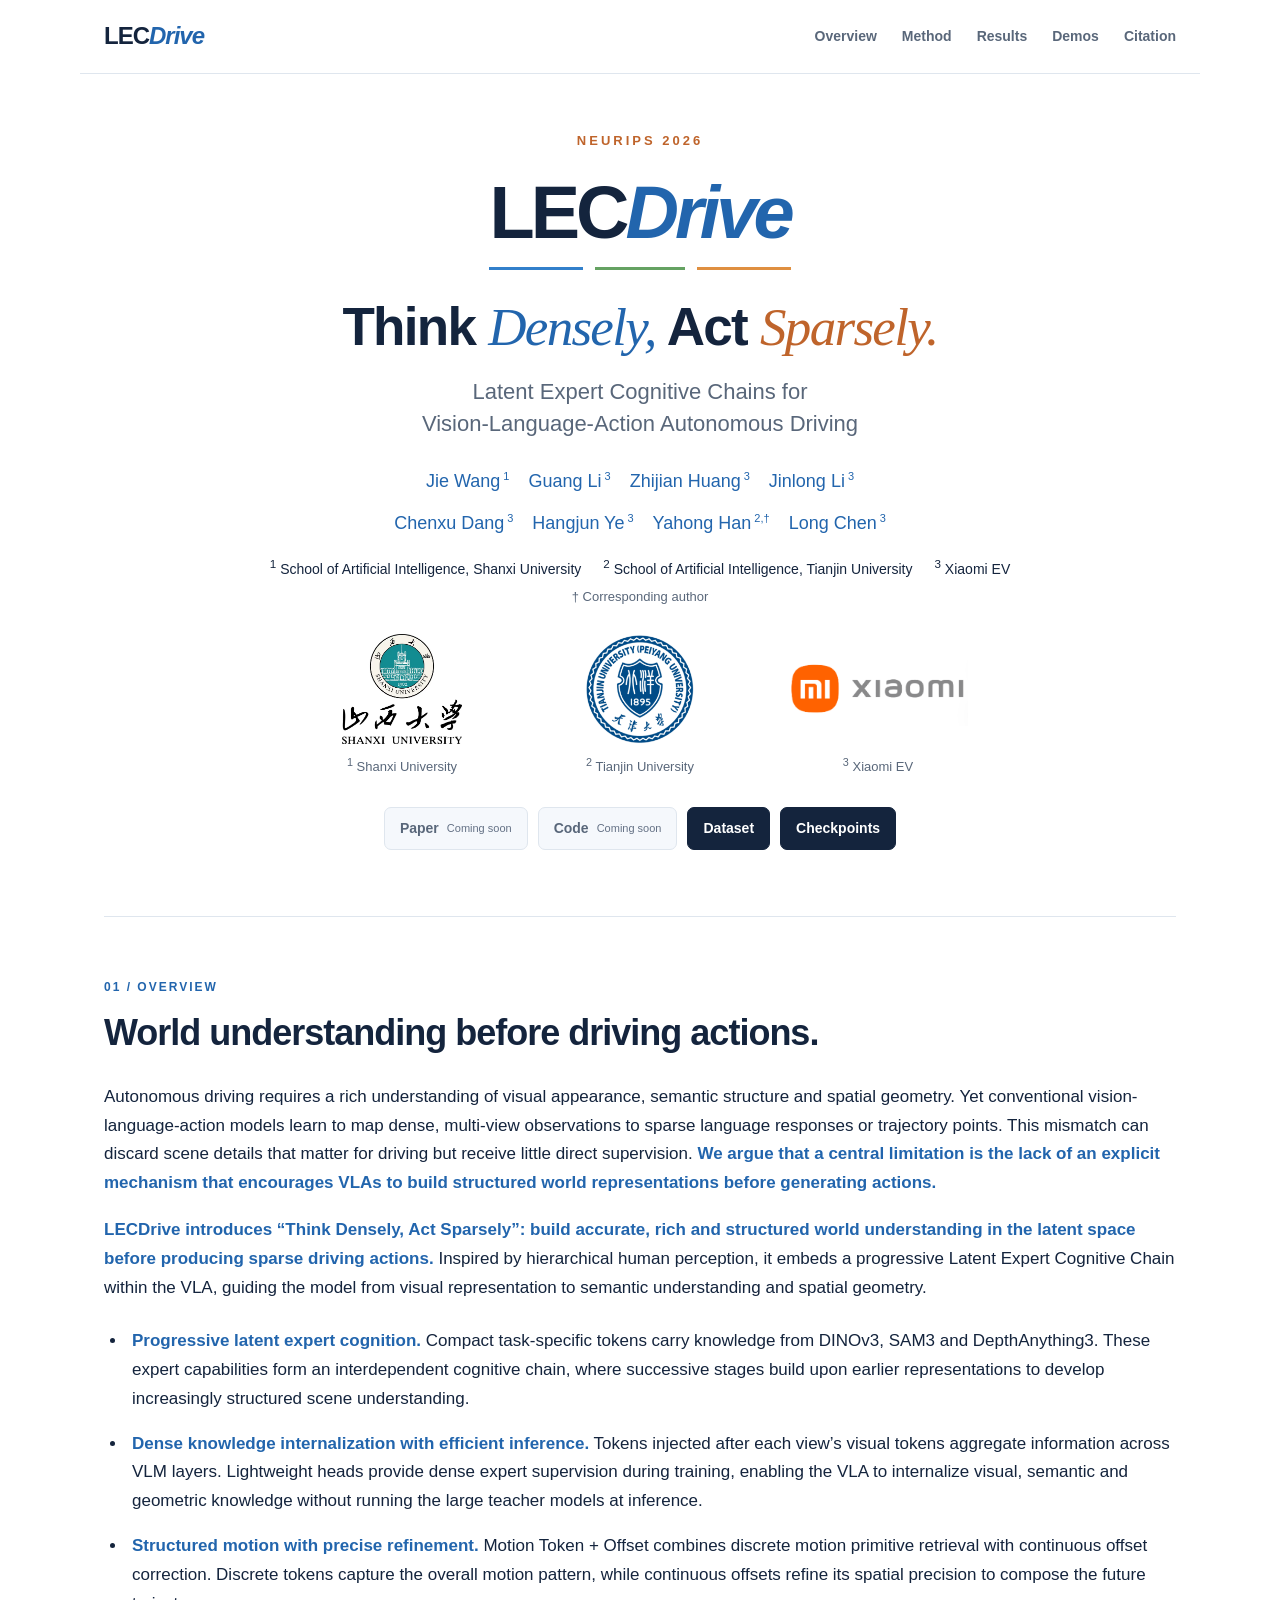
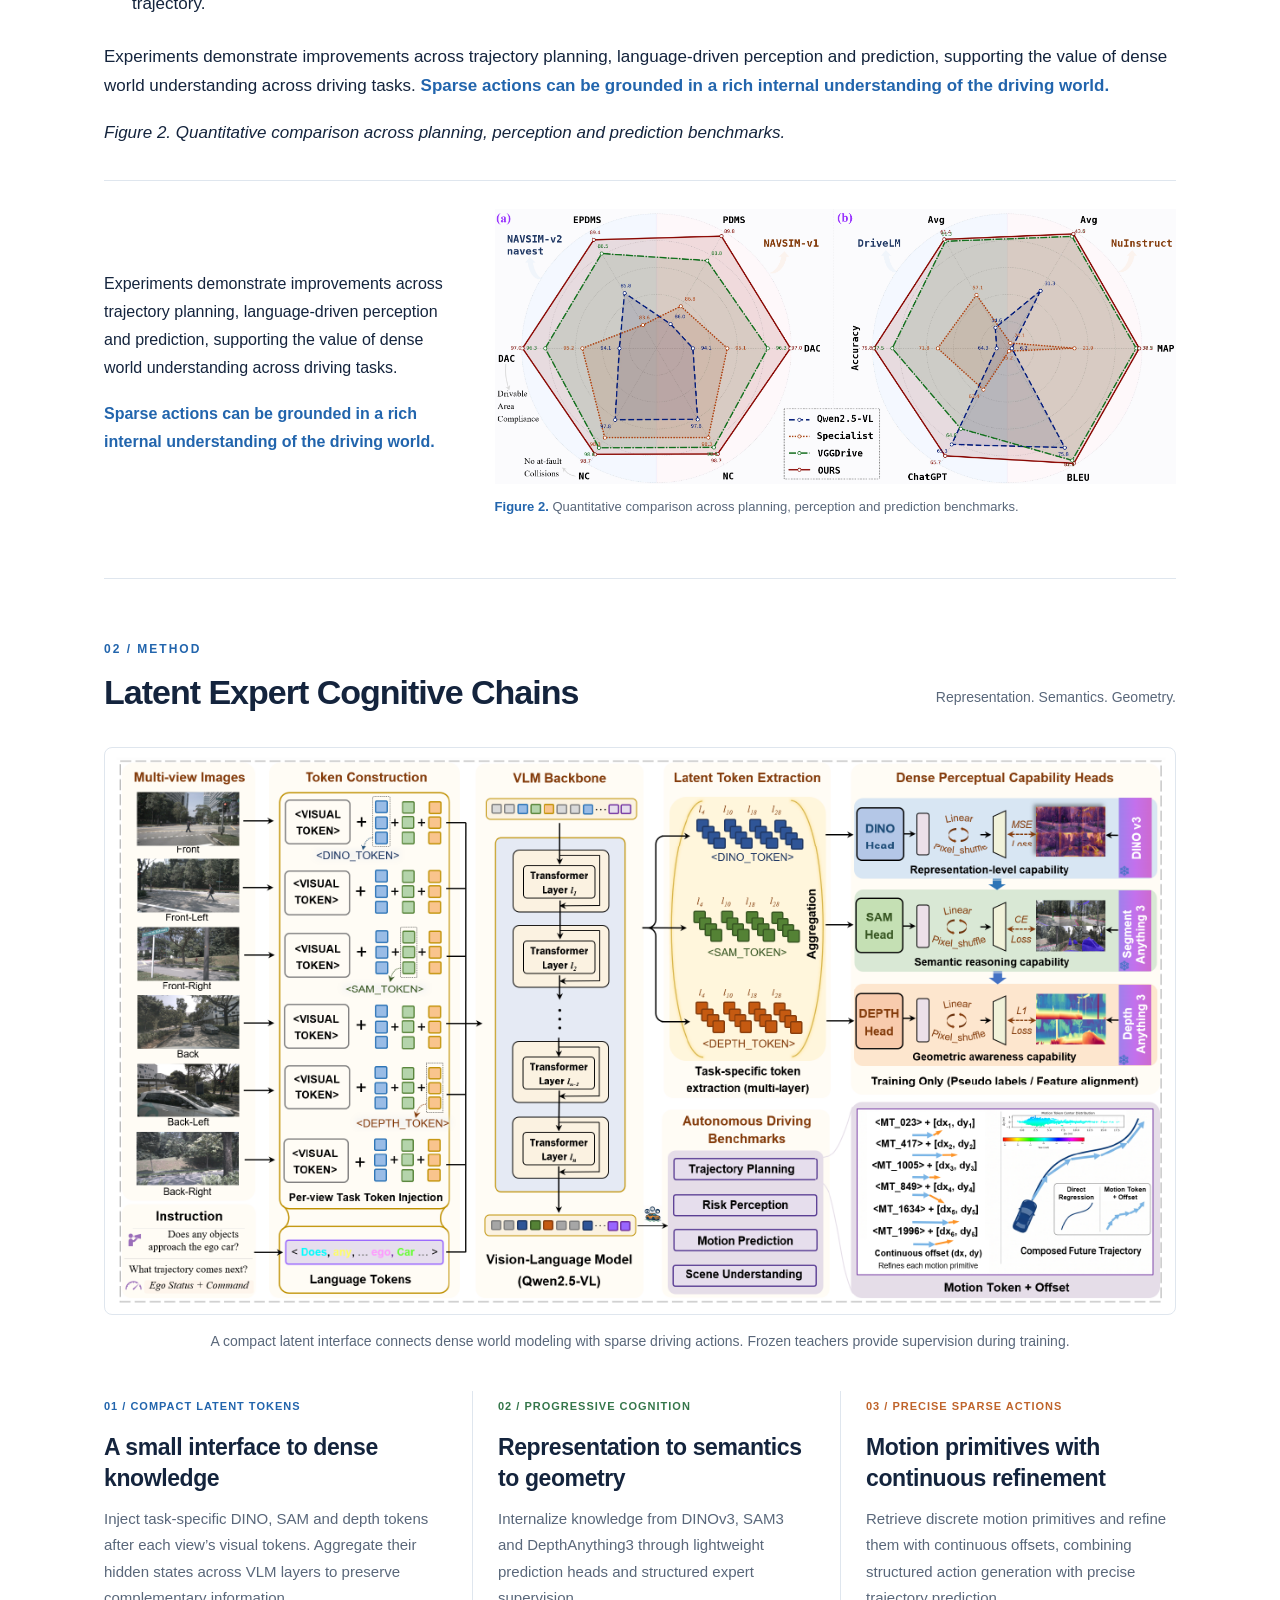
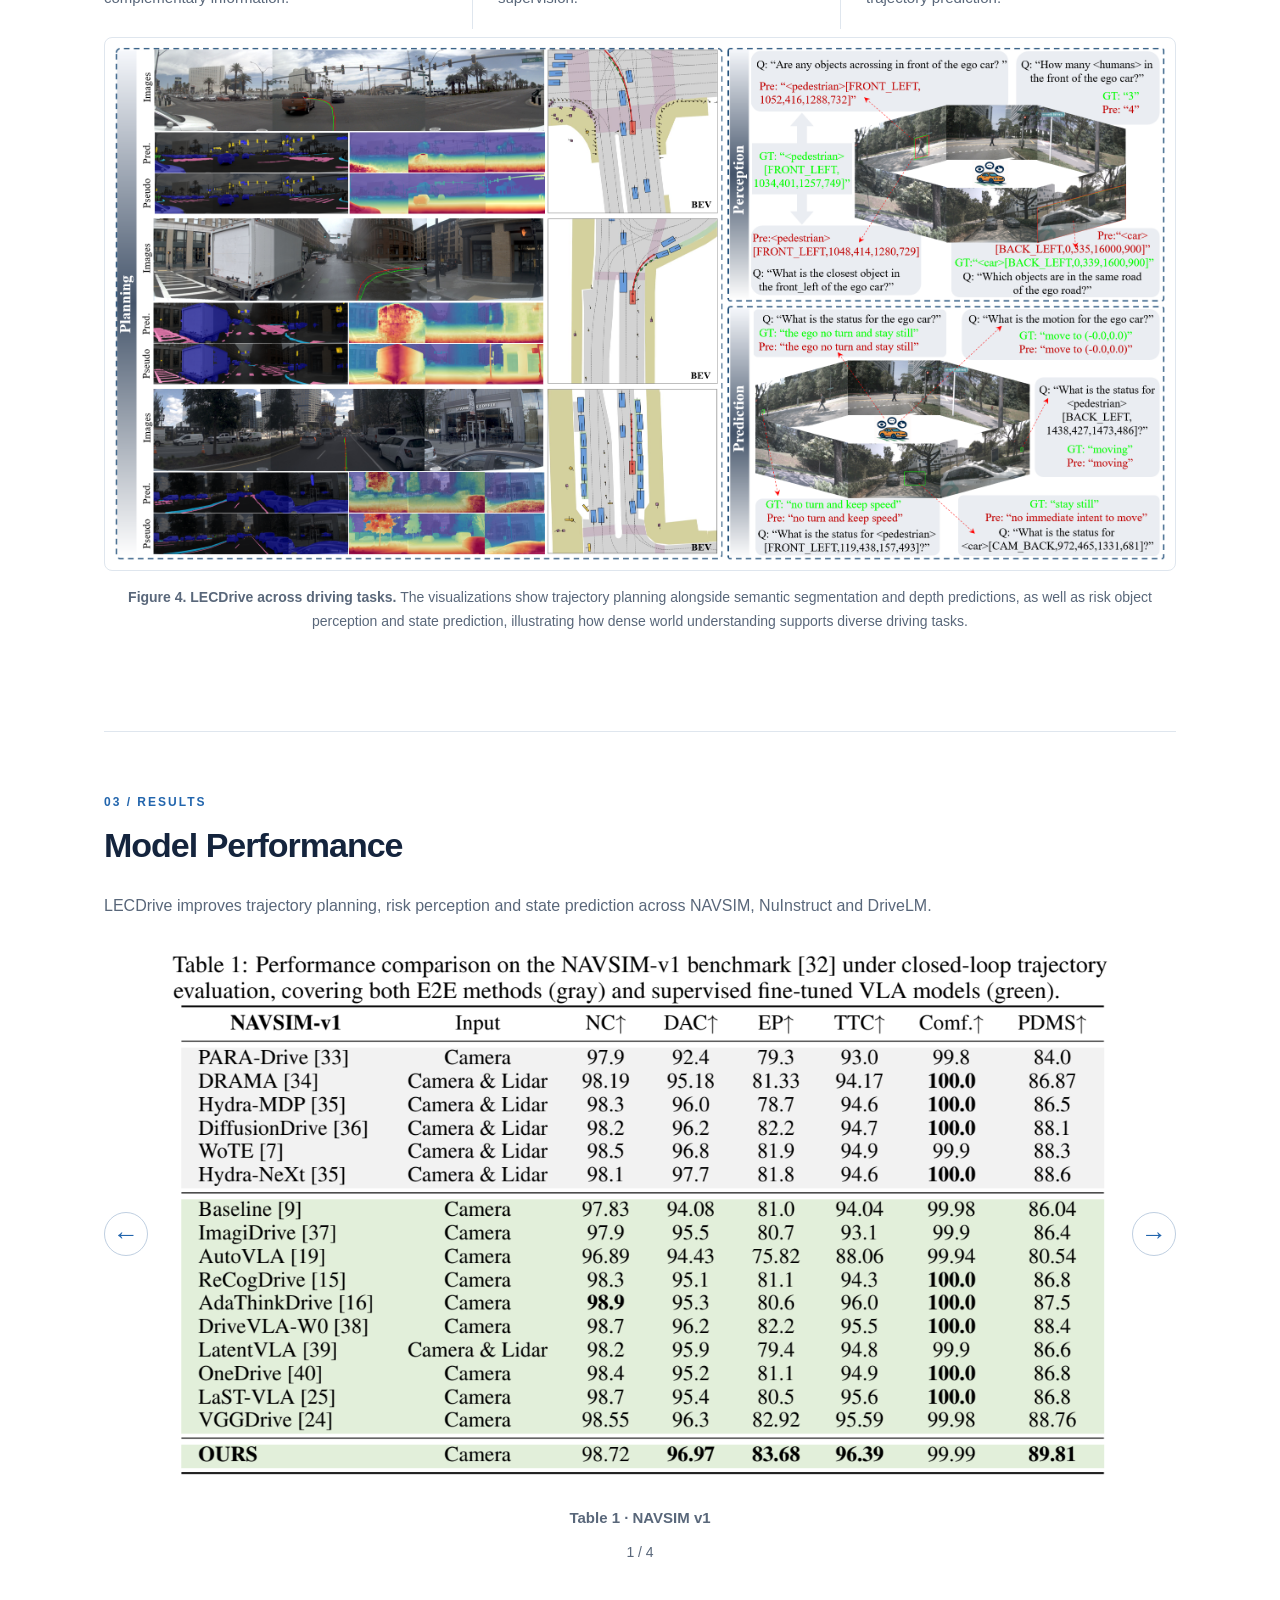
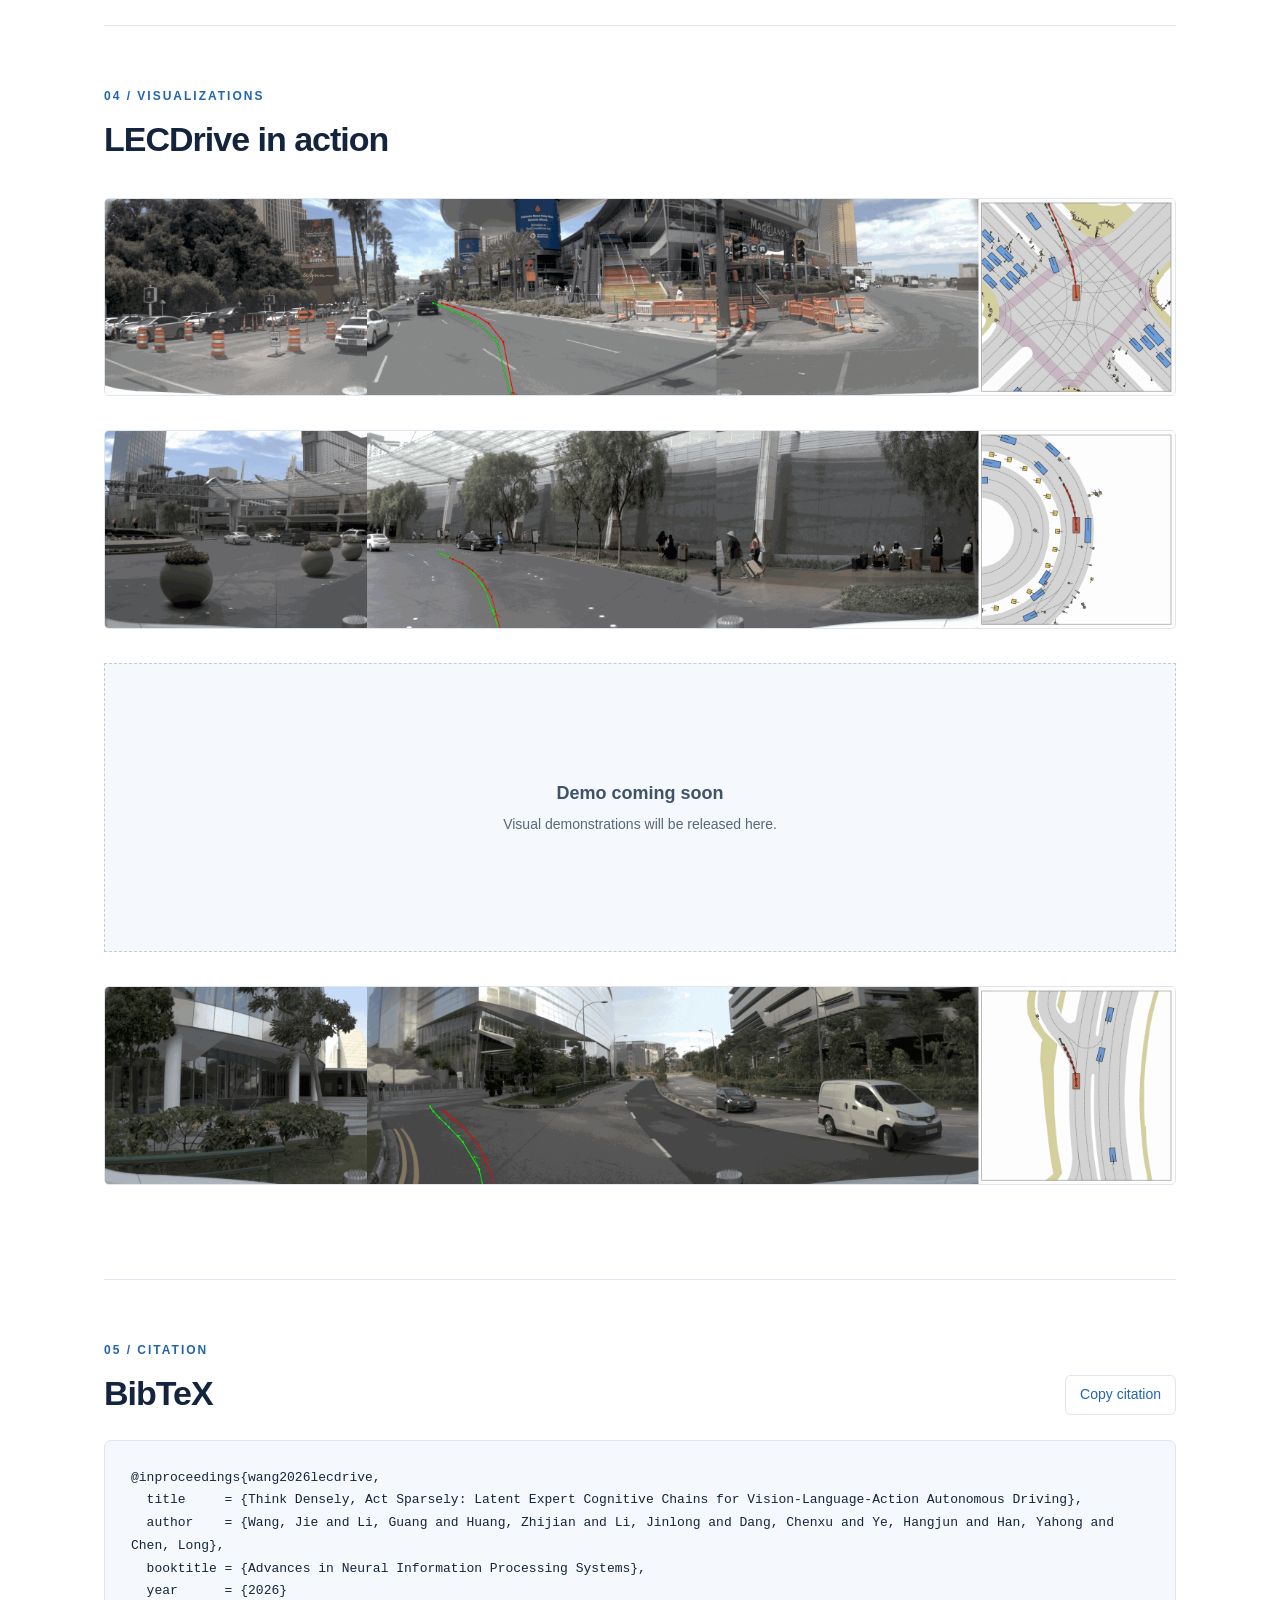
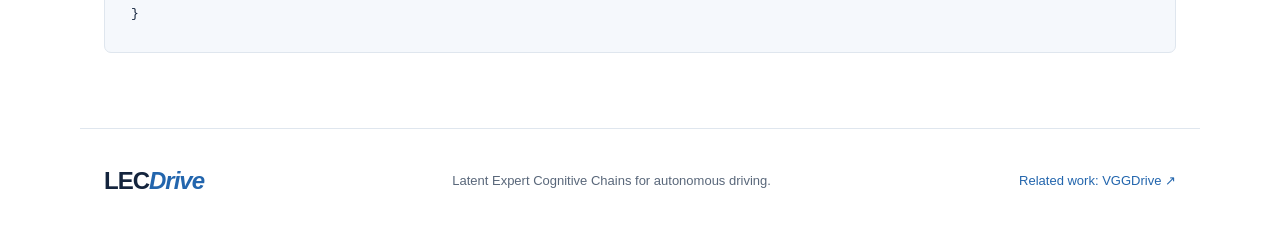
==== LECDrive/index.html @ e3a16958 "Add LECDrive project website" ====
<!doctype html>
<html lang="en">
<head>
  <meta charset="utf-8">
  <meta name="viewport" content="width=device-width, initial-scale=1">
  <meta name="description" content="LECDrive: Think Densely, Act Sparsely. Latent expert cognitive chains for vision-language-action autonomous driving.">
  <meta name="theme-color" content="#163c74">
  <title>LECDrive · Think Densely, Act Sparsely</title>
  <link rel="stylesheet" href="assets/style.css">
  <script src="assets/config.js" defer></script>
  <script src="assets/main.js" defer></script>
</head>
<body>
  <a class="skip" href="#overview">Skip to content</a>
  <header class="site-nav">
    <a class="wordmark" href="#top" aria-label="LECDrive home">LEC<span>Drive</span></a>
    <nav aria-label="Main navigation"><a href="#overview">Overview</a><a href="#framework">Method</a><a href="#results">Results</a><a href="#demos">Demos</a><a href="#citation">Citation</a></nav>
  </header>
  <main id="top">
    <section class="hero" aria-labelledby="paper-title">
      <p class="eyebrow">NEURIPS 2026</p>
      <p class="hero-brand">LEC<span>Drive</span><i aria-hidden="true"></i></p>
      <h1 id="paper-title">Think <em>Densely,</em> Act <em>Sparsely.</em></h1>
      <p class="paper-subtitle">Latent Expert Cognitive Chains for<br class="desktop-break"> Vision-Language-Action Autonomous Driving</p>
      <!-- Author information synchronized from README.md. -->
      <div class="authors">
        <a href="https://scholar.google.com/citations?hl=zh-CN&amp;user=WjdWNi8AAAAJ">Jie Wang<sup>1</sup></a>
        <a href="https://scholar.google.com/citations?hl=zh-CN&amp;oi=sra&amp;user=McEfO8UAAAAJ">Guang Li<sup>3</sup></a>
        <a href="https://zhijian11.github.io/">Zhijian Huang<sup>3</sup></a>
        <a href="https://scholar.google.com/citations?user=hpEAymEAAAAJ&amp;hl=zh-CN&amp;oi=sra/">Jinlong Li<sup>3</sup></a>
        <span class="author-break" aria-hidden="true"></span>
        <a href="https://scholar.google.com/citations?hl=zh-CN&amp;oi=sra&amp;user=IU1xOeEAAAAJ">Chenxu Dang<sup>3</sup></a>
        <a href="https://scholar.google.com/citations?hl=zh-CN&amp;oi=sra&amp;user=68tXhe8AAAAJ">Hangjun Ye<sup>3</sup></a>
        <a href="https://cic.tju.edu.cn/faculty/hanyahong/">Yahong Han<sup>2,†</sup></a>
        <a href="https://long.ooo/">Long Chen<sup>3</sup></a>
      </div>
      <p class="affiliations"><span><sup>1</sup> School of Artificial Intelligence, Shanxi University</span><span><sup>2</sup> School of Artificial Intelligence, Tianjin University</span><span><sup>3</sup> Xiaomi EV</span></p>
      <p class="corresponding">† Corresponding author</p>
      <div class="institution-logos" aria-label="Author institutions">
        <figure><img src="assets/山西大学.jpg" alt="Shanxi University logo"><figcaption><sup>1</sup> Shanxi University</figcaption></figure>
        <figure><img src="assets/TJU.png" alt="Tianjin University logo"><figcaption><sup>2</sup> Tianjin University</figcaption></figure>
        <figure><img class="xiaomi-logo" src="assets/xiaomi.png" alt="Xiaomi EV logo"><figcaption><sup>3</sup> Xiaomi EV</figcaption></figure>
      </div>
      <div class="resource-links" id="resource-links" aria-label="Paper resources"></div>
      <noscript><p>Paper, code and checkpoints: release links coming soon.</p></noscript>
    </section>

    <section class="overview section" id="overview" aria-labelledby="overview-title">
      <div class="section-heading"><span class="section-no">01 / OVERVIEW</span><h2 id="overview-title">World understanding before driving actions.</h2></div>
      <div class="overview-copy">
        <p>Autonomous driving requires a rich understanding of visual appearance, semantic structure and spatial geometry. Yet conventional vision-language-action models learn to map dense, multi-view observations to sparse language responses or trajectory points. This mismatch can discard scene details that matter for driving but receive little direct supervision. <strong>We argue that a central limitation is the lack of an explicit mechanism that encourages VLAs to build structured world representations before generating actions.</strong></p>
        <p><strong>LECDrive introduces “Think Densely, Act Sparsely”: build accurate, rich and structured world understanding in the latent space before producing sparse driving actions.</strong> Inspired by hierarchical human perception, it embeds a progressive Latent Expert Cognitive Chain within the VLA, guiding the model from visual representation to semantic understanding and spatial geometry.</p>
        <ul>
<li><strong>Progressive latent expert cognition.</strong> Compact task-specific tokens carry knowledge from DINOv3, SAM3 and DepthAnything3. These expert capabilities form an interdependent cognitive chain, where successive stages build upon earlier representations to develop increasingly structured scene understanding.</li>
<li><strong>Dense knowledge internalization with efficient inference.</strong> Tokens injected after each view’s visual tokens aggregate information across VLM layers. Lightweight heads provide dense expert supervision during training, enabling the VLA to internalize visual, semantic and geometric knowledge without running the large teacher models at inference.</li>
<li><strong>Structured motion with precise refinement.</strong> Motion Token + Offset combines discrete motion primitive retrieval with continuous offset correction. Discrete tokens capture the overall motion pattern, while continuous offsets refine its spatial precision to compose the future trajectory.</li>
</ul>
        <p>Experiments demonstrate improvements across trajectory planning, language-driven perception and prediction, supporting the value of dense world understanding across driving tasks. <strong>Sparse actions can be grounded in a rich internal understanding of the driving world.</strong></p>
        <p><em>Figure 2. Quantitative comparison across planning, perception and prediction benchmarks.</em></p>
        <div class="overview-evidence">
          <div class="overview-evidence-copy">
            <p>Experiments demonstrate improvements across trajectory planning, language-driven perception and prediction, supporting the value of dense world understanding across driving tasks.</p>
            <p><strong>Sparse actions can be grounded in a rich internal understanding of the driving world.</strong></p>
          </div>
          <figure class="overview-results-figure">
            <a href="assets/figure-2.png" aria-label="Open full-size Figure 2: benchmark comparison"><img src="assets/figure-2.png" width="2491" height="1008" alt="Figure 2. Radar charts comparing LECDrive with Qwen2.5-VL, specialist models and VGGDrive on trajectory planning, perception and prediction metrics."></a>
            <figcaption><strong>Figure 2.</strong> Quantitative comparison across planning, perception and prediction benchmarks.</figcaption>
          </figure>
        </div>
      </div>
    </section>

    <section class="section" id="framework" aria-labelledby="framework-title">
      <div class="section-top"><div><span class="section-no">02 / METHOD</span><h2 id="framework-title">Latent Expert Cognitive Chains</h2></div><p class="section-aside">Representation. Semantics. Geometry.</p></div>
      <figure class="framework-figure"><a href="assets/framework.png" aria-label="Open full-size LECDrive architecture"><img src="assets/framework.png" width="1214" height="633" alt="LECDrive architecture showing per-view token injection, VLM layers, latent feature aggregation, DINO, SAM and depth heads, and motion token plus offset planning."></a><figcaption>A compact latent interface connects dense world modeling with sparse driving actions. Frozen teachers provide supervision during training.</figcaption></figure>
      <div class="contributions">
        <article><span class="mini-label blue">01 / COMPACT LATENT TOKENS</span><h3>A small interface to dense knowledge</h3><p>Inject task-specific DINO, SAM and depth tokens after each view’s visual tokens. Aggregate their hidden states across VLM layers to preserve complementary information.</p></article>
        <article><span class="mini-label green">02 / PROGRESSIVE COGNITION</span><h3>Representation to semantics to geometry</h3><p>Internalize knowledge from DINOv3, SAM3 and DepthAnything3 through lightweight prediction heads and structured expert supervision.</p></article>
        <article><span class="mini-label orange">03 / PRECISE SPARSE ACTIONS</span><h3>Motion primitives with continuous refinement</h3><p>Retrieve discrete motion primitives and refine them with continuous offsets, combining structured action generation with precise trajectory prediction.</p></article>
      </div>
      <figure class="framework-figure">
        <a href="assets/figure-4.png" aria-label="Open full-size Figure 4: LECDrive across driving tasks"><img src="assets/figure-4.png" width="2479" height="1212" loading="lazy" alt="Figure 4: LECDrive trajectory planning, dense world modeling, risk object perception and state prediction."></a>
        <figcaption><strong>Figure 4. LECDrive across driving tasks.</strong> The visualizations show trajectory planning alongside semantic segmentation and depth predictions, as well as risk object perception and state prediction, illustrating how dense world understanding supports diverse driving tasks.</figcaption>
      </figure>
    </section>

    <section class="section" id="results" aria-labelledby="results-title">
      <span class="section-no">03 / RESULTS</span><h2 id="results-title">Model Performance</h2>
      <p class="section-intro">LECDrive improves trajectory planning, risk perception and state prediction across NAVSIM, NuInstruct and DriveLM.</p>
      <div class="results-carousel" role="region" aria-roledescription="carousel" aria-label="Tables 1 to 4: model performance" tabindex="0">
        <button class="results-arrow" id="results-prev" type="button" aria-label="Previous results table" aria-controls="results-slides" hidden>←</button>
        <div id="results-slides">
          <figure class="result-slide" aria-label="Table 1 of 4">
            <a class="result-image" href="assets/table-1.png" aria-label="Open full-size Table 1: NAVSIM v1"><img src="assets/table-1.png" alt="Table 1. Performance comparison on NAVSIM v1 under closed-loop trajectory evaluation, including E2E methods and supervised fine-tuned VLA models."></a>
            <figcaption><strong>Table 1 · NAVSIM v1</strong></figcaption>
          </figure>
          <figure class="result-slide" aria-label="Table 2 of 4">
            <a class="result-image" href="assets/table-2.png" aria-label="Open full-size Table 2: NAVSIM v2"><img src="assets/table-2.png" alt="Table 2. Performance comparison on NAVSIM v2 navtest with state-of-the-art end-to-end approaches and supervised fine-tuned VLA models."></a>
            <figcaption><strong>Table 2 · NAVSIM v2</strong></figcaption>
          </figure>
          <figure class="result-slide" aria-label="Table 3 of 4">
            <a class="result-image" href="assets/table-3.png" aria-label="Open full-size Table 3: NuInstruct"><img src="assets/table-3.png" alt="Table 3. Risk object perception and state prediction on NuInstruct. Average is max((Accuracy + MAP + BLEU - MAE) / 4, 0)."></a>
            <figcaption><strong>Table 3 · NuInstruct</strong></figcaption>
          </figure>
          <figure class="result-slide" aria-label="Table 4 of 4">
            <a class="result-image" href="assets/table-4.png" aria-label="Open full-size Table 4: DriveLM"><img src="assets/table-4.png" alt="Table 4. Comparison on DriveLM for risk object perception, action prediction and planning."></a>
            <figcaption><strong>Table 4 · DriveLM</strong></figcaption>
          </figure>
        </div>
        <button class="results-arrow" id="results-next" type="button" aria-label="Next results table" aria-controls="results-slides" hidden>→</button>
      </div>
      <p class="results-counter" id="results-counter" role="status" aria-live="polite" hidden></p>
    </section>

    <section class="section" id="demos" aria-labelledby="demos-title">
      <div class="section-top"><div><span class="section-no">04 / VISUALIZATIONS</span><h2 id="demos-title">LECDrive in action</h2></div></div>
      <div id="demo-gallery"></div>
      <noscript>
        <p><img src="assets/demos/1.gif" alt="LECDrive driving demonstration 1" loading="lazy"></p>
        <p><img src="assets/demos/1_1.gif" alt="LECDrive driving demonstration 2" loading="lazy"></p>
        <p><img src="assets/demos/1-2.gif" alt="LECDrive driving demonstration 3" loading="lazy"></p>
        <p><img src="assets/demos/9-1.gif" alt="LECDrive driving demonstration 4" loading="lazy"></p>
      </noscript>
    </section>

    <section class="section" id="citation" aria-labelledby="citation-title">
      <div class="section-top"><div><span class="section-no">05 / CITATION</span><h2 id="citation-title">BibTeX</h2></div><button class="copy-button" id="copy-citation" type="button">Copy citation</button></div>
      <pre><code id="bibtex">@inproceedings{wang2026lecdrive,
  title     = {Think Densely, Act Sparsely: Latent Expert Cognitive Chains for Vision-Language-Action Autonomous Driving},
  author    = {Wang, Jie and Li, Guang and Huang, Zhijian and Li, Jinlong and Dang, Chenxu and Ye, Hangjun and Han, Yahong and Chen, Long},
  booktitle = {Advances in Neural Information Processing Systems},
  year      = {2026}
}</code></pre>
      <p id="copy-status" class="table-note" role="status" aria-live="polite"></p>
    </section>
  </main>
  <footer><a class="wordmark" href="#top">LEC<span>Drive</span></a><p>Latent Expert Cognitive Chains for autonomous driving.</p><a href="https://wj-cv.github.io/VGGDrive/">Related work: VGGDrive ↗</a></footer>
</body>
</html>
---- LECDrive/assets/style.css ----
:root{--ink:#14243d;--blue:#2265ad;--orange:#bf642b;--green:#35774b;--muted:#59677a;--line:#dfe6ee;--wash:#f5f8fc;--max:1120px;color-scheme:light}
*{box-sizing:border-box}html{scroll-behavior:smooth;scroll-padding-top:88px}body{margin:0;background:white;color:var(--ink);font:17px/1.7 -apple-system,BlinkMacSystemFont,"Segoe UI",Arial,sans-serif}a{color:var(--blue);text-decoration:none}a:hover{text-decoration:underline}button{font:inherit}a:focus-visible,button:focus-visible,[tabindex]:focus-visible{outline:3px solid #d47e35;outline-offset:5px}img{display:block;max-width:100%;height:auto}.skip{position:fixed;left:12px;top:-80px;z-index:5;background:white;padding:12px}.skip:focus{top:8px}.sr-only{position:absolute;width:1px;height:1px;padding:0;overflow:hidden;clip:rect(0,0,0,0);white-space:nowrap}
.site-nav{min-height:74px;max-width:var(--max);margin:auto;display:flex;align-items:center;justify-content:space-between;gap:24px;padding:12px 24px;border-bottom:1px solid var(--line)}.wordmark{font-size:24px;font-weight:800;letter-spacing:-1px;color:var(--ink)}.wordmark span{font-style:italic;color:var(--blue)}nav{display:flex;gap:25px;font-size:14px;font-weight:600}nav a{color:var(--muted)}main{max-width:var(--max);padding:0 24px;margin:auto}.hero{text-align:center;padding:56px 0 66px}.eyebrow{font-size:13px;font-weight:750;letter-spacing:3px;color:var(--orange);margin:0 0 24px}.hero-brand{font-size:74px;line-height:1;font-weight:850;letter-spacing:-4px;margin:0 0 24px;display:inline-block;position:relative}.hero-brand span{font-style:italic;color:var(--blue)}.hero-brand i{display:block;width:100%;height:3px;margin-top:17px;background:linear-gradient(to right,#3280cb 0 31%,transparent 31% 35%,#65a262 35% 65%,transparent 65% 69%,#df8f40 69%)}h1{font-size:clamp(31px,4.5vw,53px);line-height:1.15;letter-spacing:-1.7px;margin:3px 0 18px;font-weight:650}h1 em{font-family:Georgia,serif;color:var(--blue);font-weight:500}h1 em:last-child{color:var(--orange)}.paper-subtitle{font-size:22px;line-height:1.45;color:var(--muted);margin:0 auto 26px}.authors{max-width:900px;display:flex;justify-content:center;gap:6px 19px;flex-wrap:wrap;margin:auto;font-size:18px}.authors sup{font-size:11px;margin-left:3px}.affiliations{display:flex;justify-content:center;gap:4px 22px;flex-wrap:wrap;font-size:14px;margin:15px 0 0}.corresponding{font-size:13px;color:var(--muted);margin:5px 0 22px}.resource-links{display:flex;flex-wrap:wrap;justify-content:center;gap:10px}.resource,.resource-pending{display:inline-flex;align-items:center;gap:8px;border:1px solid var(--line);border-radius:7px;padding:8px 15px;font-size:14px;font-weight:600;min-height:43px}.resource{background:var(--ink);color:white;border-color:var(--ink)}.resource-pending{color:var(--muted);background:var(--wash)}.resource-pending small{font-size:11px;font-weight:400;color:#647185}
.section{padding:60px 0;border-top:1px solid var(--line)}.section-no{display:block;font-size:12px;font-weight:750;letter-spacing:2px;color:var(--blue);margin-bottom:13px}h2{font-size:34px;line-height:1.22;letter-spacing:-1px;font-weight:650;margin:0 0 25px}h3{font-size:23px;line-height:1.35;letter-spacing:-.4px;margin:12px 0}p{margin:0 0 18px}.overview{display:grid;grid-template-columns:1fr 1.45fr;gap:55px}.overview h2{font-size:36px}.overview-copy p:last-child{margin-bottom:0}strong{font-weight:650}.overview-copy strong{color:var(--blue)}.section-top{display:flex;justify-content:space-between;align-items:end;gap:24px}.section-aside{font-size:14px;color:var(--muted);margin-bottom:29px}.framework-figure{margin:8px 0 38px}.framework-figure img{width:100%;border:1px solid var(--line);border-radius:8px;padding:9px}figcaption{color:var(--muted);font-size:14px;line-height:1.65;text-align:center;padding-top:15px}.contributions{display:grid;grid-template-columns:repeat(3,1fr);gap:32px}.contributions article+article{border-left:1px solid var(--line);padding-left:25px}.contributions p{font-size:15px;color:var(--muted);line-height:1.75}.mini-label{font-size:11px;font-weight:750;letter-spacing:1px}.blue{color:var(--blue)}.green{color:var(--green)}.orange{color:var(--orange)}.motion-detail{display:grid;grid-template-columns:1fr 1fr;gap:50px;align-items:center;margin-top:40px;padding:30px;background:var(--wash);border-radius:8px}.motion-detail p{font-size:15px;color:var(--muted);max-width:420px}.motion-detail img{width:100%;max-width:450px;justify-self:center}.section-intro{color:var(--muted);font-size:16px}.table-scroll{overflow:auto}table{border-collapse:collapse;width:100%;min-width:540px;text-align:left;font-variant-numeric:tabular-nums}th,td{padding:17px 20px;border-bottom:1px solid var(--line)}thead{background:var(--wash);font-size:14px}tbody th{font-size:16px;font-weight:600}td{font-size:17px}.score{font-weight:750;color:var(--blue)}.table-note{font-size:13px;line-height:1.65;color:var(--muted);margin:15px 0 0}
.demo{margin:12px 0 34px}.demo h3{font-size:20px;margin-bottom:13px}.demo-empty{aspect-ratio:3.7;background:var(--wash);border:1px dashed #bfcddf;display:flex;flex-direction:column;justify-content:center;align-items:center;gap:5px;text-align:center;padding:20px;color:var(--muted)}.demo-empty strong{font-size:18px;color:#41536b}.demo-empty span{font-size:14px}.demo-media{max-width:100%;width:100%;border:1px solid var(--line);border-radius:5px}.demo figcaption{text-align:left;padding-top:9px}.abstract p{max-width:920px;color:#394c66;line-height:1.9}pre{background:var(--wash);border:1px solid var(--line);padding:26px;overflow:auto;white-space:pre-wrap;overflow-wrap:anywhere;font-size:13px;line-height:1.75;border-radius:7px;margin:0}code{font-family:Consolas,monospace}.copy-button{border:1px solid var(--line);background:white;border-radius:6px;color:var(--blue);padding:7px 14px;font-size:14px;margin-bottom:25px;cursor:pointer}.copy-button:hover{background:var(--wash)}footer{max-width:var(--max);margin:auto;padding:32px 24px 50px;border-top:1px solid var(--line);display:flex;flex-wrap:wrap;align-items:center;justify-content:space-between;gap:12px;font-size:13px;color:var(--muted)}footer p{margin:0}
@media(max-width:760px){body{font-size:16px}.site-nav{flex-direction:column;gap:4px;padding-top:17px}nav{gap:18px;font-size:13px}.hero{padding:38px 0 45px}.hero-brand{font-size:60px}.paper-subtitle{font-size:19px}.authors{font-size:16px;gap:6px 15px}.desktop-break{display:none}.overview{grid-template-columns:1fr;gap:14px}.overview h2{font-size:30px}.section{padding:42px 0}h2{font-size:28px}.section-top{align-items:start;flex-direction:column;gap:0}.section-aside{margin-top:-12px}.contributions{grid-template-columns:1fr;gap:12px}.contributions article+article{border-left:0;border-top:1px solid var(--line);padding:20px 0 0}.motion-detail{grid-template-columns:1fr;gap:20px;padding:22px}.demo-empty{aspect-ratio:2}.resource,.resource-pending{padding:7px 10px}.copy-button{margin-top:-6px}footer{justify-content:center;text-align:center}footer p{width:100%}}
.institution-logos{display:flex;align-items:flex-end;justify-content:center;gap:58px;flex-wrap:wrap;margin:25px 0 30px}.institution-logos figure{margin:0;display:flex;flex-direction:column;align-items:center;justify-content:flex-end;width:180px}.institution-logos img{width:150px;height:110px;object-fit:contain}.institution-logos img.xiaomi-logo{width:180px}.institution-logos figcaption{font-size:13px;padding-top:10px;color:var(--muted)}
.author-break{flex-basis:100%;height:0}.overview{display:block}.overview .section-heading{margin-bottom:28px}.overview-copy{max-width:960px}.overview-copy ul{padding-left:23px;margin:24px 0}.overview-copy li{padding-left:5px;margin-bottom:16px}.overview-copy li:last-child{margin-bottom:0}
@media(max-width:760px){.institution-logos{gap:22px 12px;margin:22px 0}.institution-logos figure{width:96px}.institution-logos img{width:88px;height:76px}.institution-logos img.xiaomi-logo{width:96px}.institution-logos figcaption{font-size:12px}.overview .section-heading h2{font-size:29px}}
.overview-copy{max-width:none}.overview-evidence{display:grid;grid-template-columns:minmax(0,1fr) minmax(0,1.9fr);gap:32px;align-items:center;margin-top:32px;padding-top:28px;border-top:1px solid var(--line)}.overview-evidence-copy{font-size:16px;line-height:1.75}.overview-results-figure{margin:0;min-width:0}.overview-results-figure img{width:100%;height:auto}.overview-results-figure a{display:block}.overview-results-figure figcaption{text-align:left;font-size:13px;padding-top:12px}
@media(max-width:760px){.overview-evidence{grid-template-columns:1fr;gap:22px}.overview-results-figure figcaption{font-size:13px}}
.results-carousel.is-interactive{display:grid;grid-template-columns:44px minmax(0,1fr) 44px;gap:16px;align-items:center}.result-slide{margin:0}.result-slide[hidden]{display:none}.result-image{display:flex;align-items:center;justify-content:center;aspect-ratio:1.72;background:white}.result-image img{width:100%;height:100%;object-fit:contain}.result-slide figcaption{font-size:15px;padding-top:16px}.results-arrow{width:44px;height:44px;border-radius:50%;border:1px solid #bfcfe1;background:white;color:var(--blue);font-size:26px;cursor:pointer;line-height:1}.results-arrow:hover{background:var(--wash);border-color:var(--blue)}.results-counter{text-align:center;font-size:14px;color:var(--muted);margin:10px 0 0;font-variant-numeric:tabular-nums}
@media(max-width:760px){.results-carousel.is-interactive{grid-template-columns:34px minmax(0,1fr) 34px;gap:6px}.results-arrow{width:34px;height:44px;border-radius:8px;font-size:23px}.result-slide figcaption{font-size:14px}}
@media(prefers-reduced-motion:reduce){html{scroll-behavior:auto}}
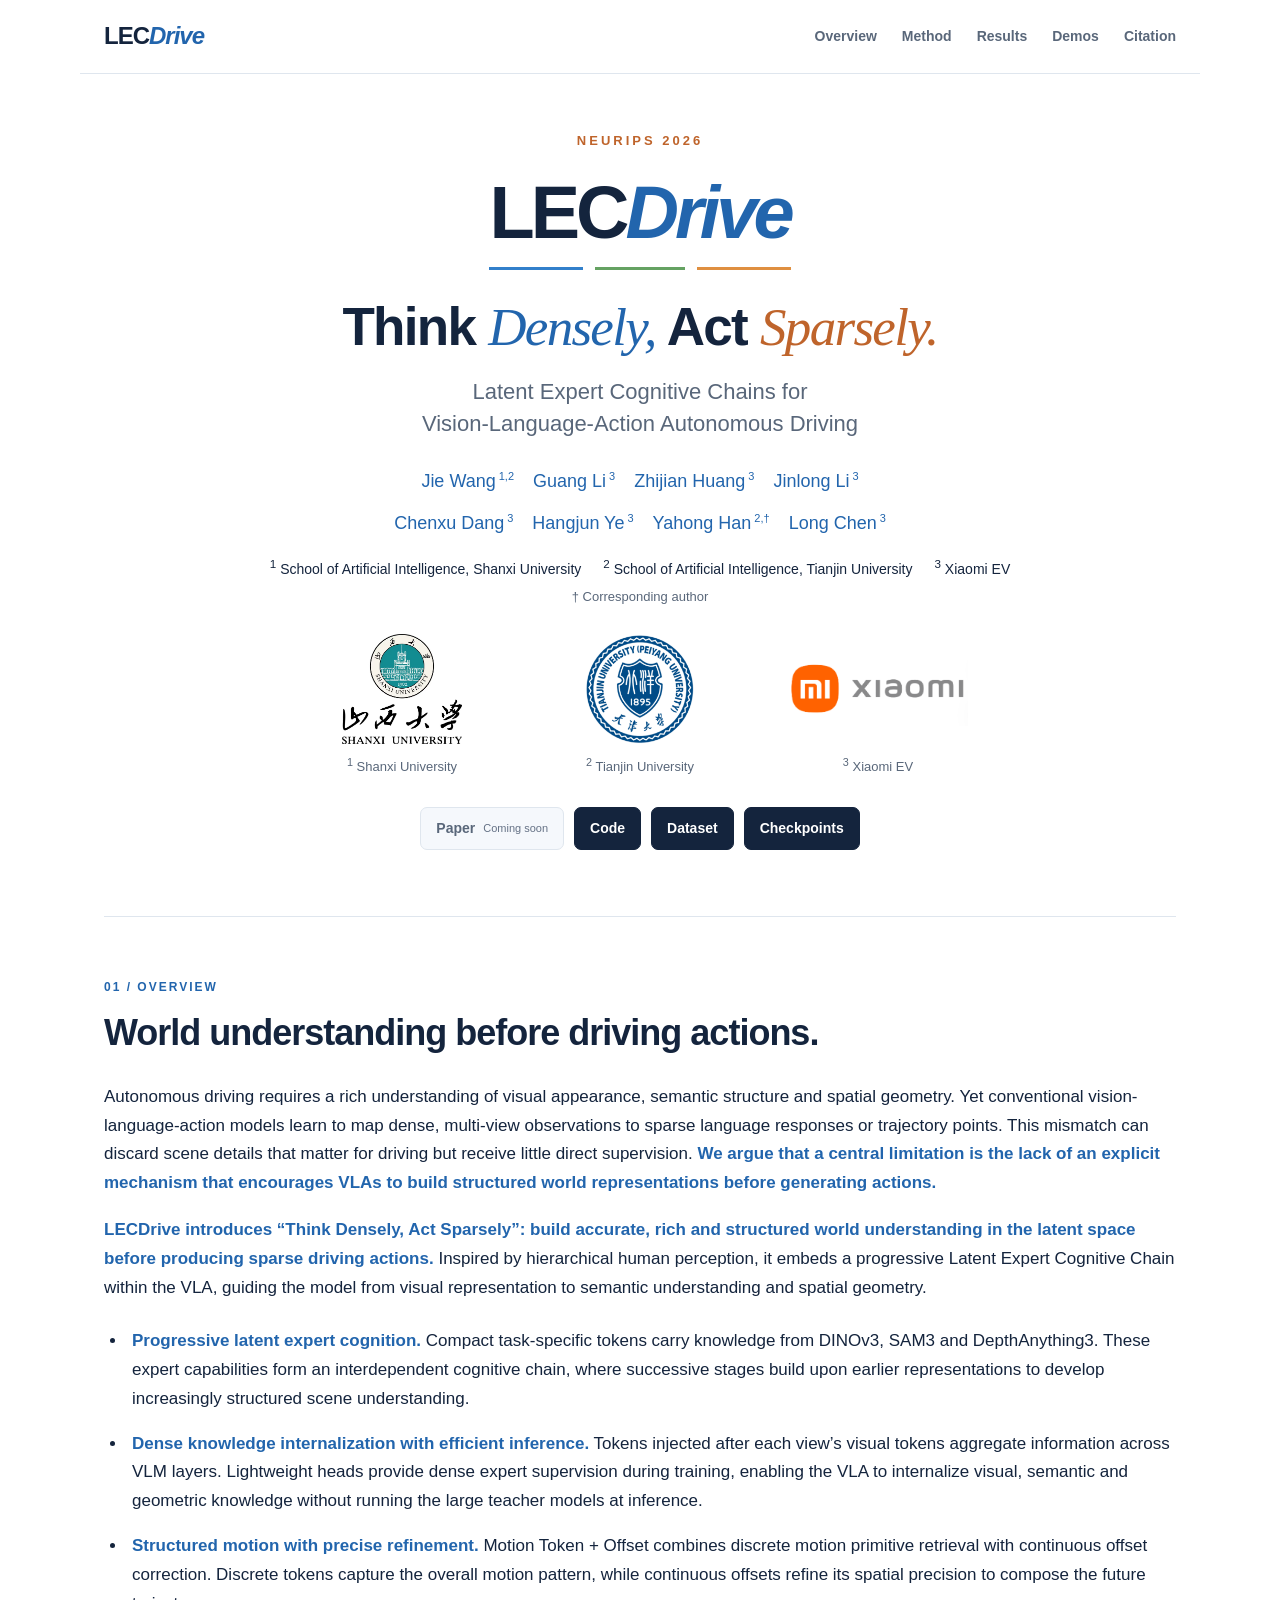
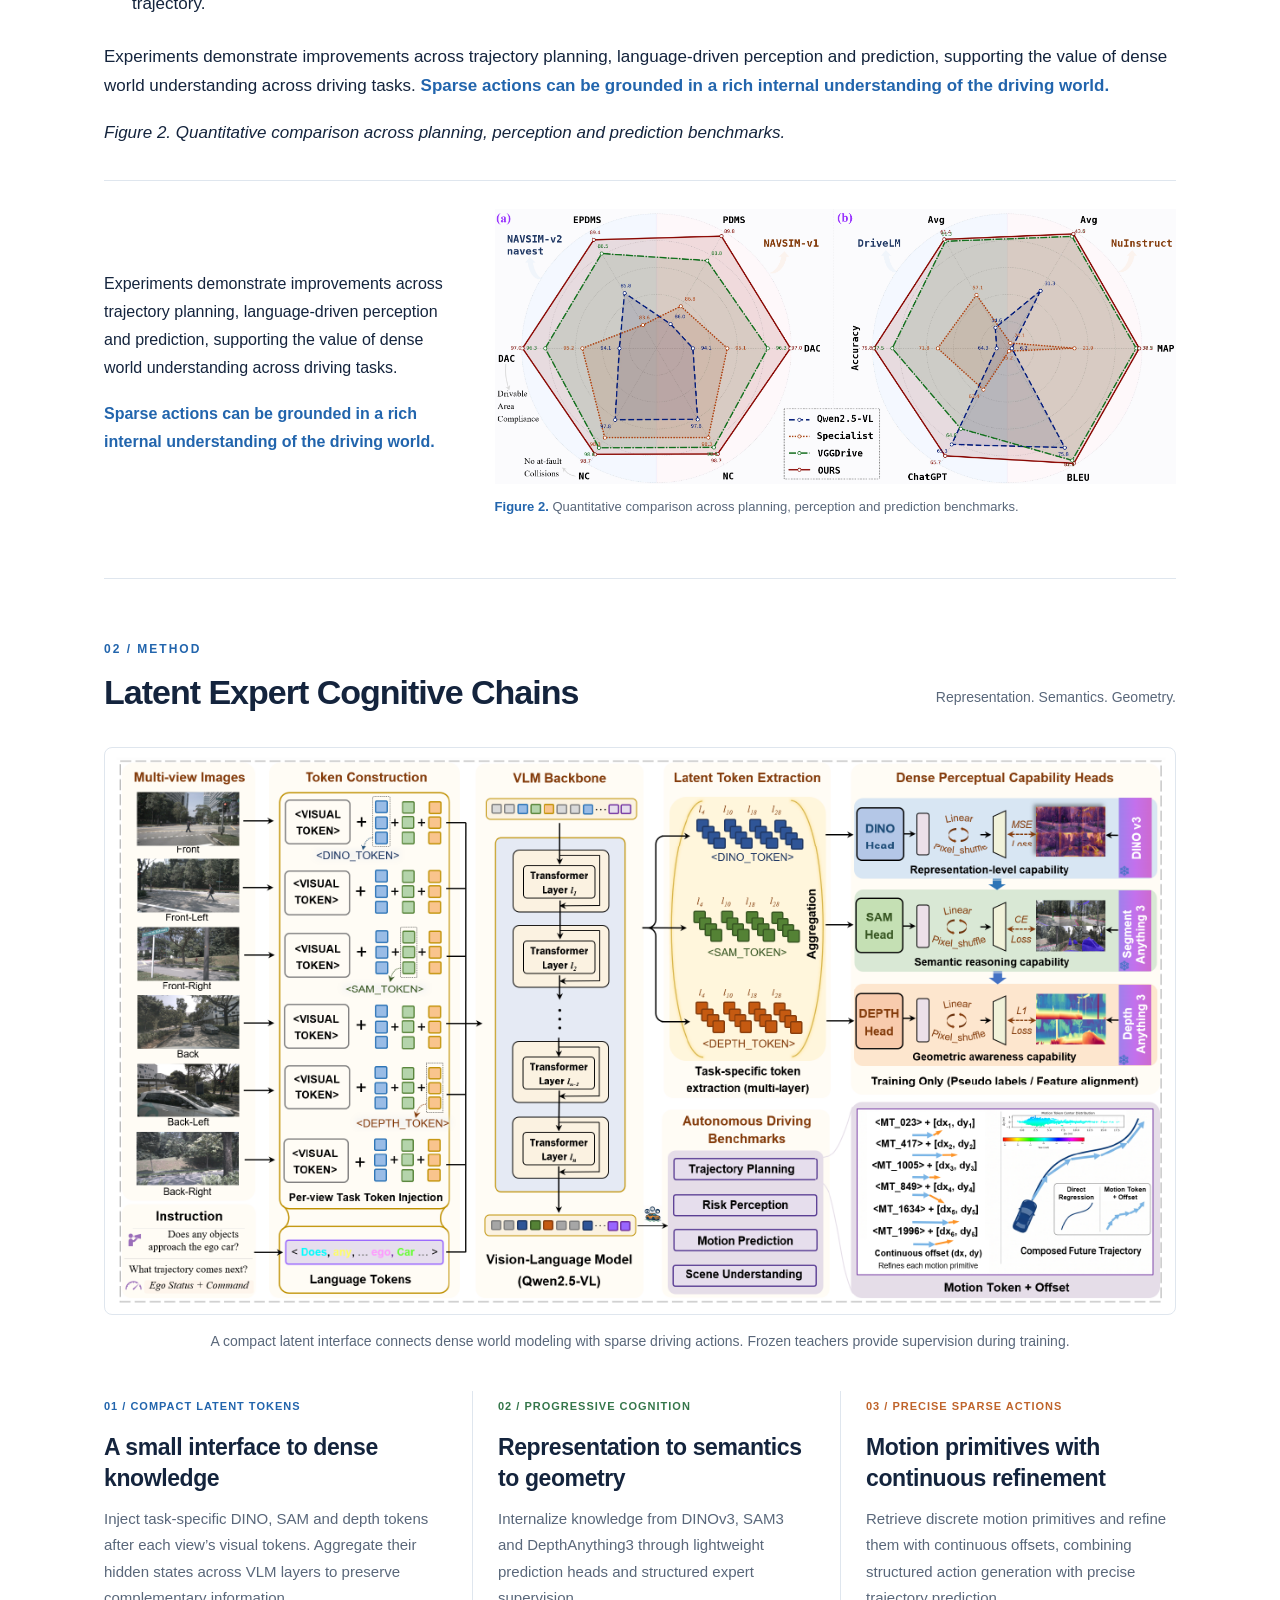
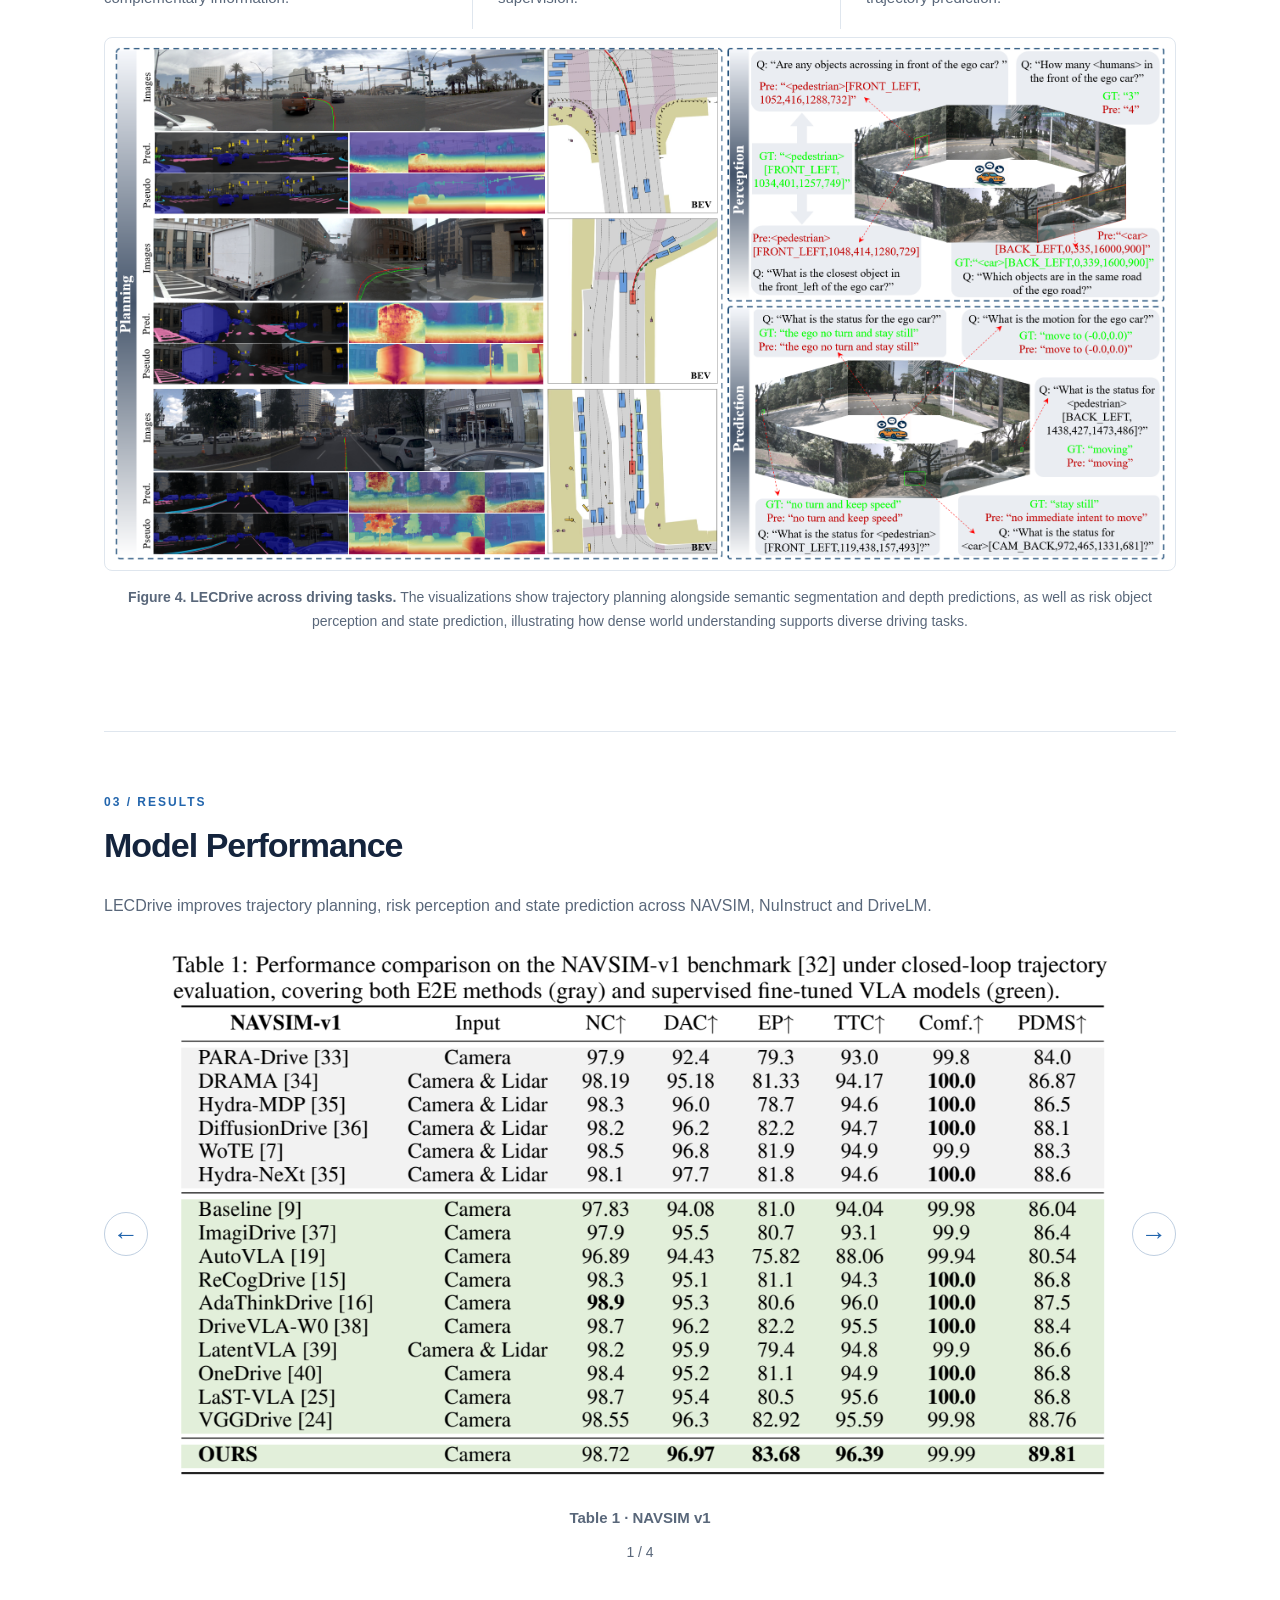
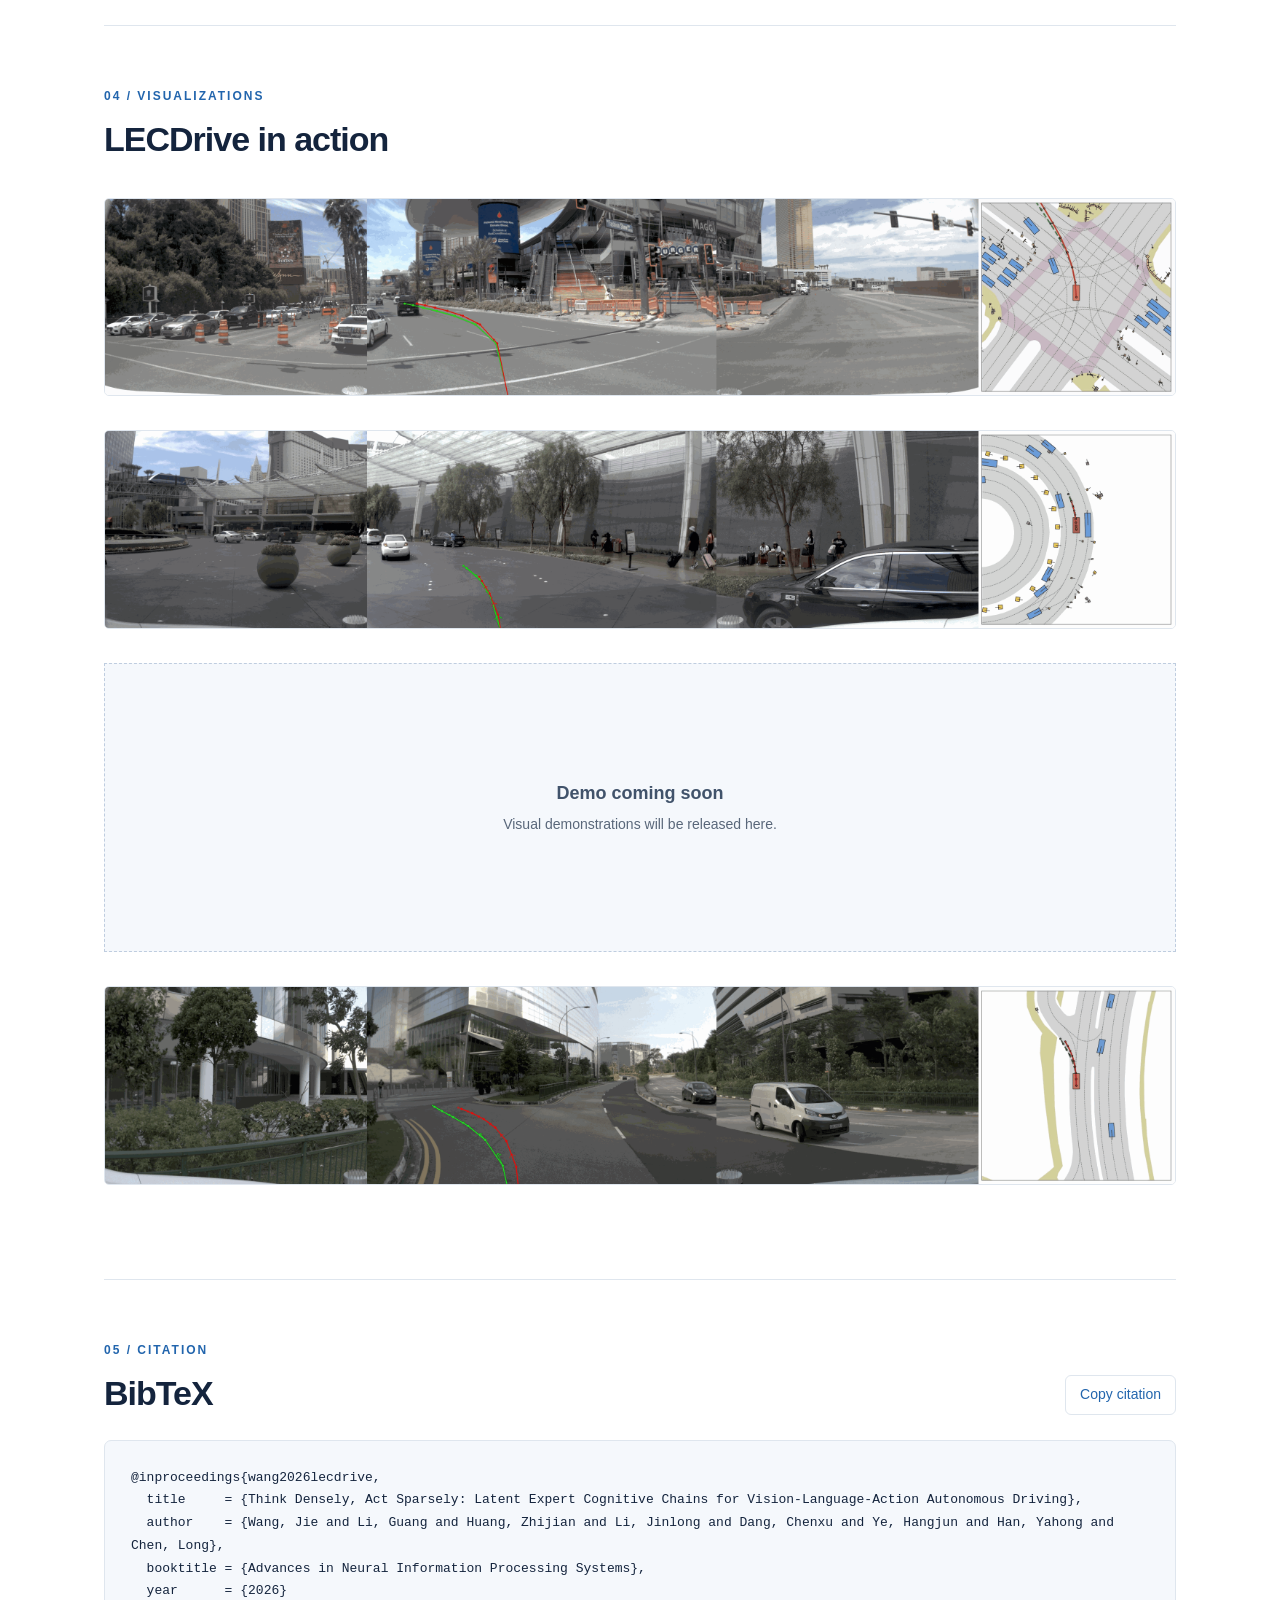
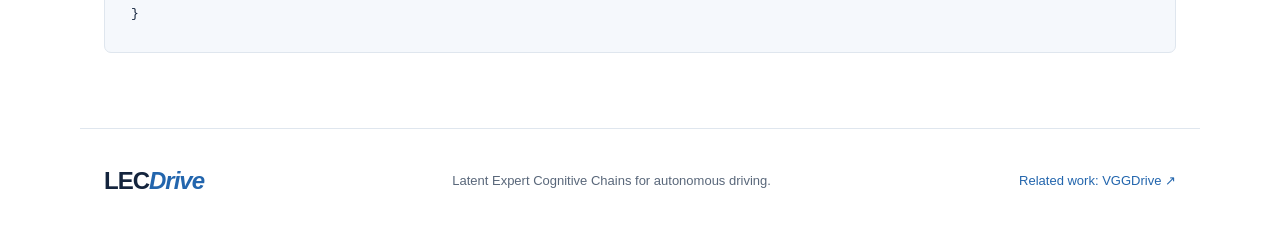
==== commit 1fe0239c: "Update index.html" ====
--- a/LECDrive/index.html
+++ b/LECDrive/index.html
@@ -24,7 +24,7 @@
       <p class="paper-subtitle">Latent Expert Cognitive Chains for<br class="desktop-break"> Vision-Language-Action Autonomous Driving</p>
       <!-- Author information synchronized from README.md. -->
       <div class="authors">
-        <a href="https://scholar.google.com/citations?hl=zh-CN&amp;user=WjdWNi8AAAAJ">Jie Wang<sup>1</sup></a>
+        <a href="https://scholar.google.com/citations?hl=zh-CN&amp;user=WjdWNi8AAAAJ">Jie Wang<sup>1,2</sup></a>
         <a href="https://scholar.google.com/citations?hl=zh-CN&amp;oi=sra&amp;user=McEfO8UAAAAJ">Guang Li<sup>3</sup></a>
         <a href="https://zhijian11.github.io/">Zhijian Huang<sup>3</sup></a>
         <a href="https://scholar.google.com/citations?user=hpEAymEAAAAJ&amp;hl=zh-CN&amp;oi=sra/">Jinlong Li<sup>3</sup></a>
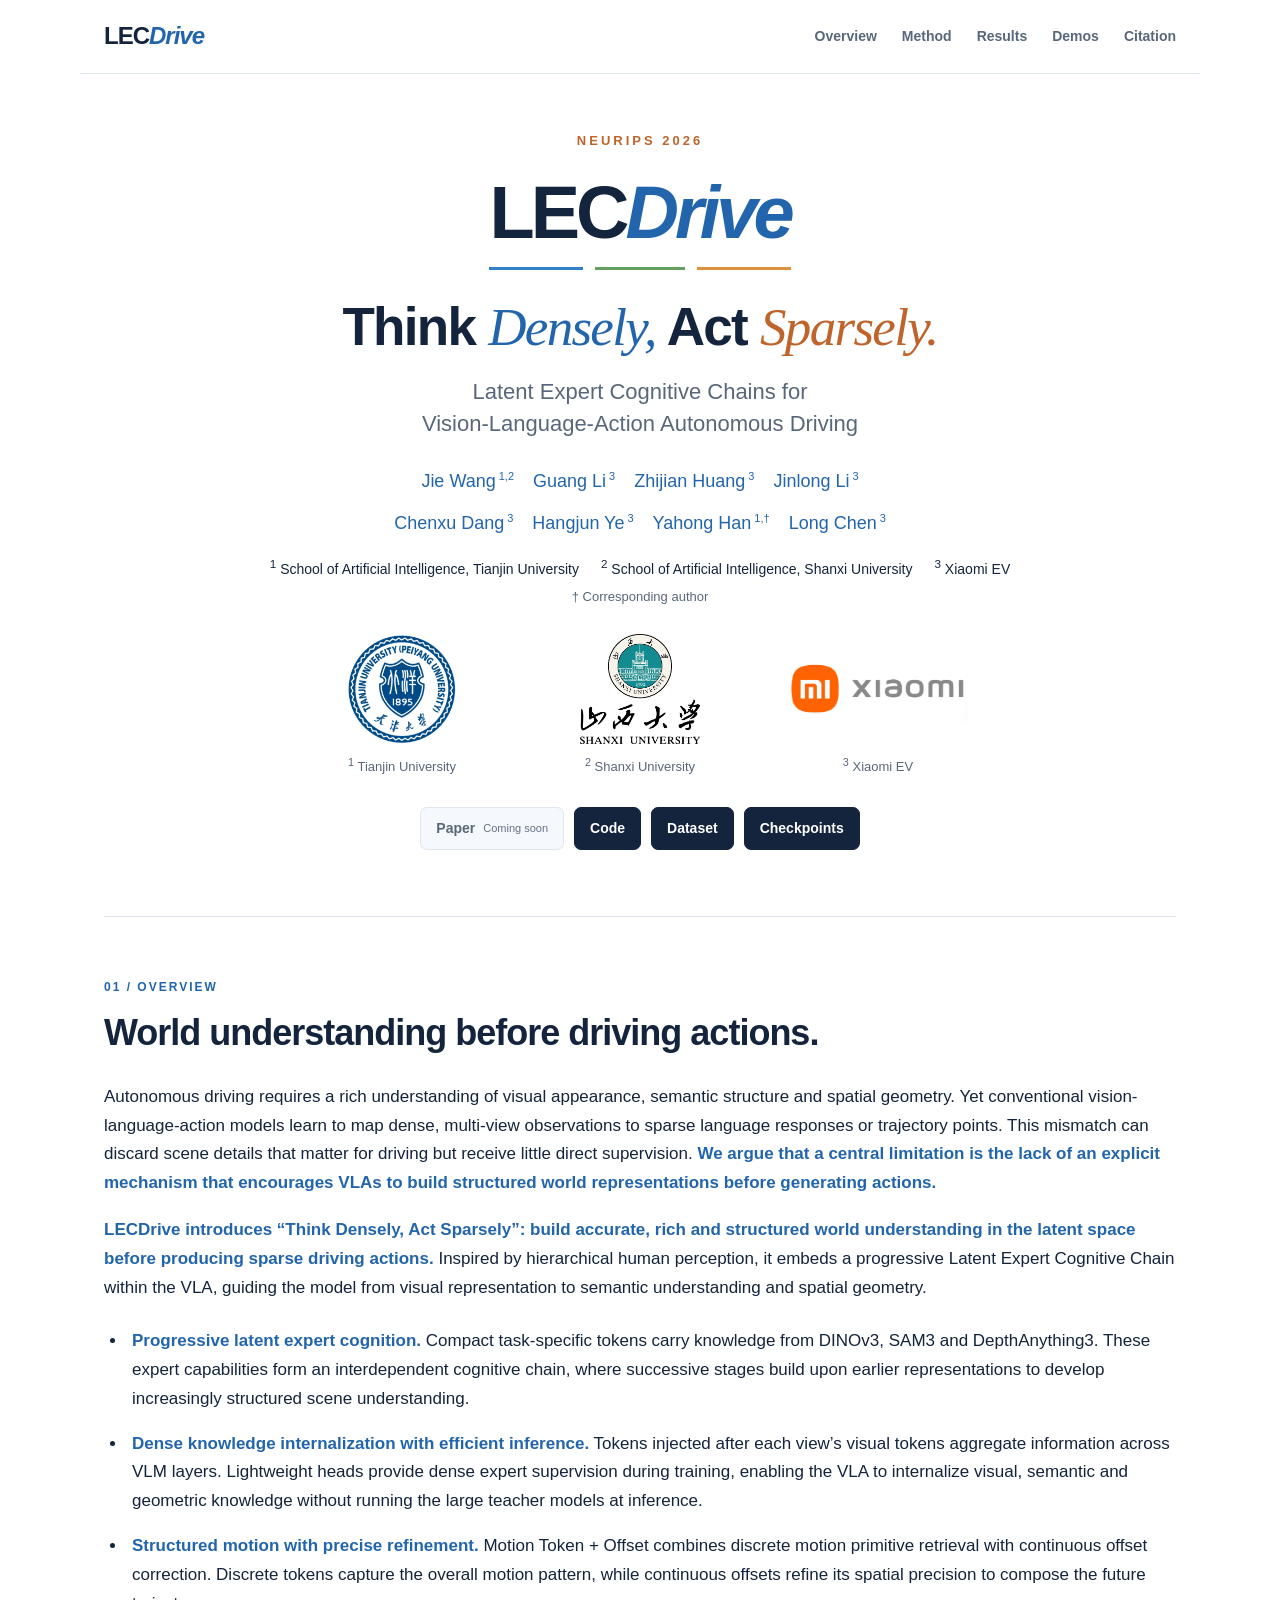
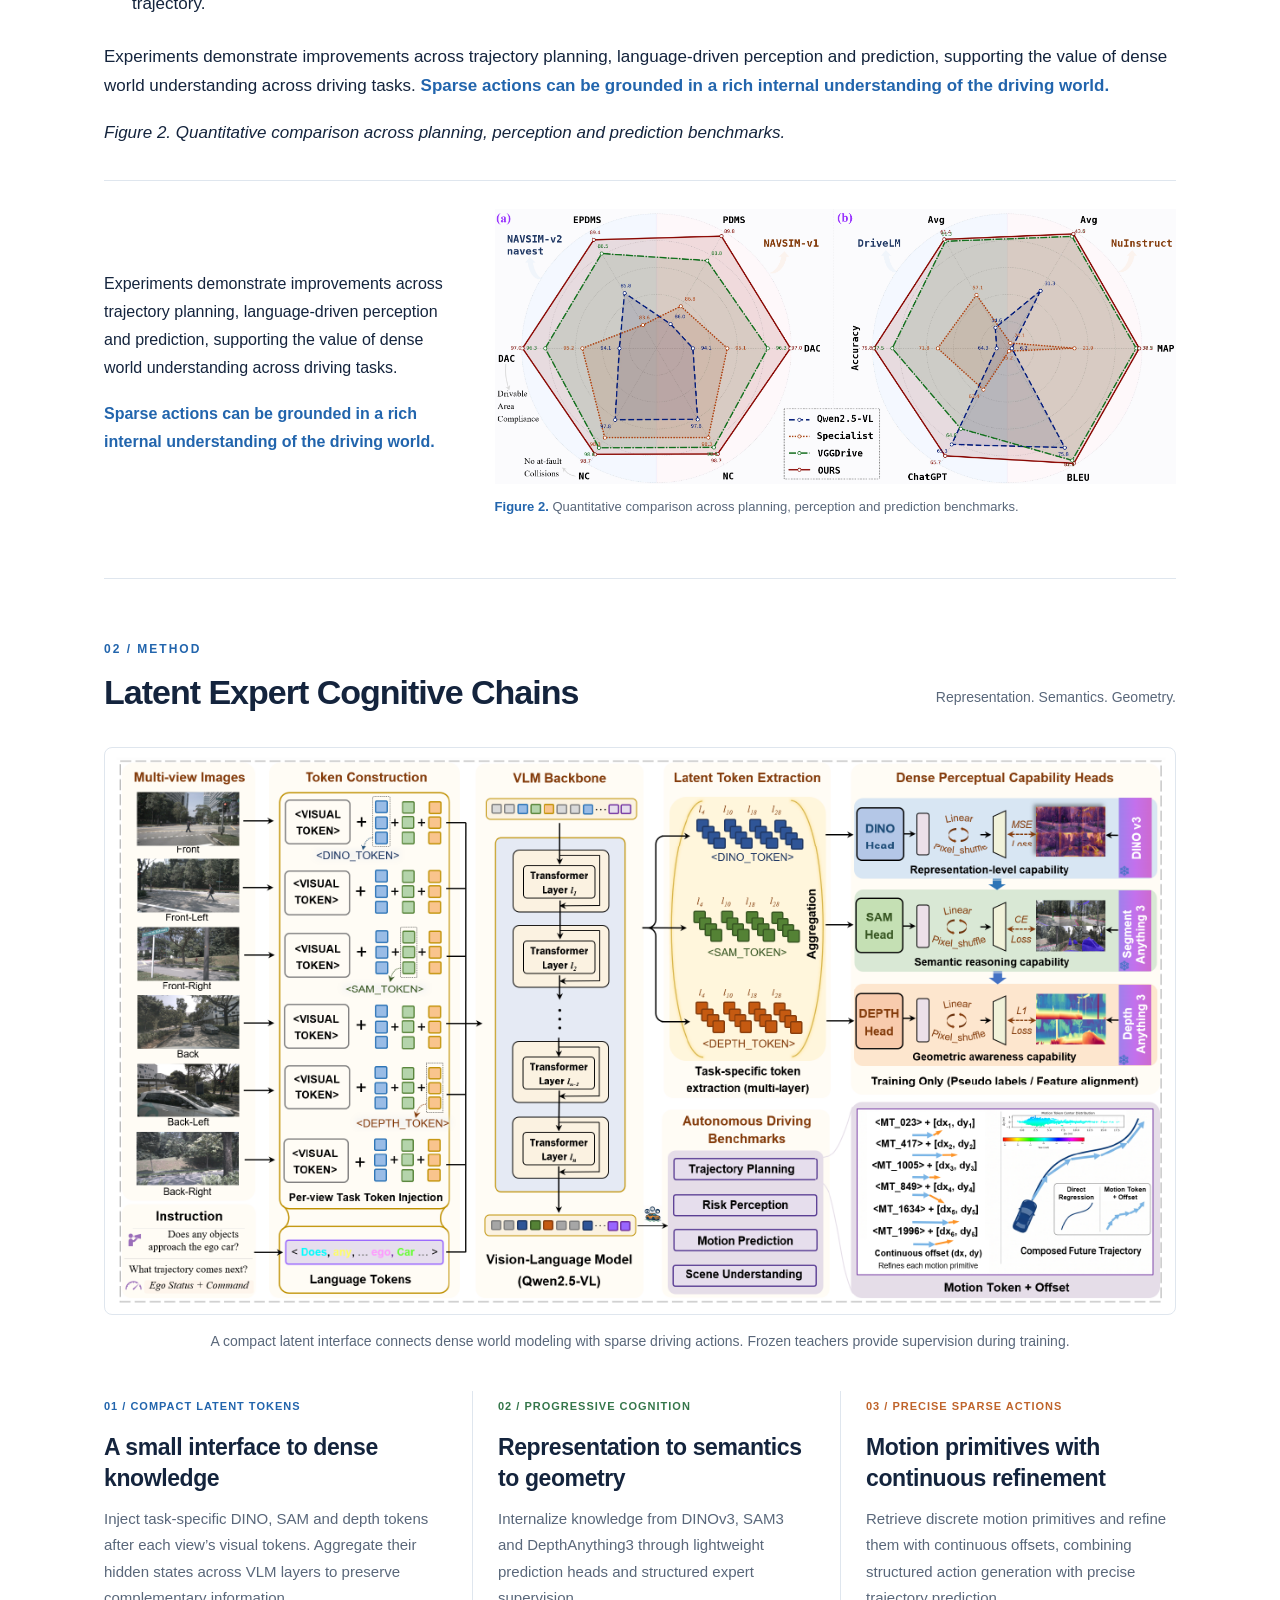
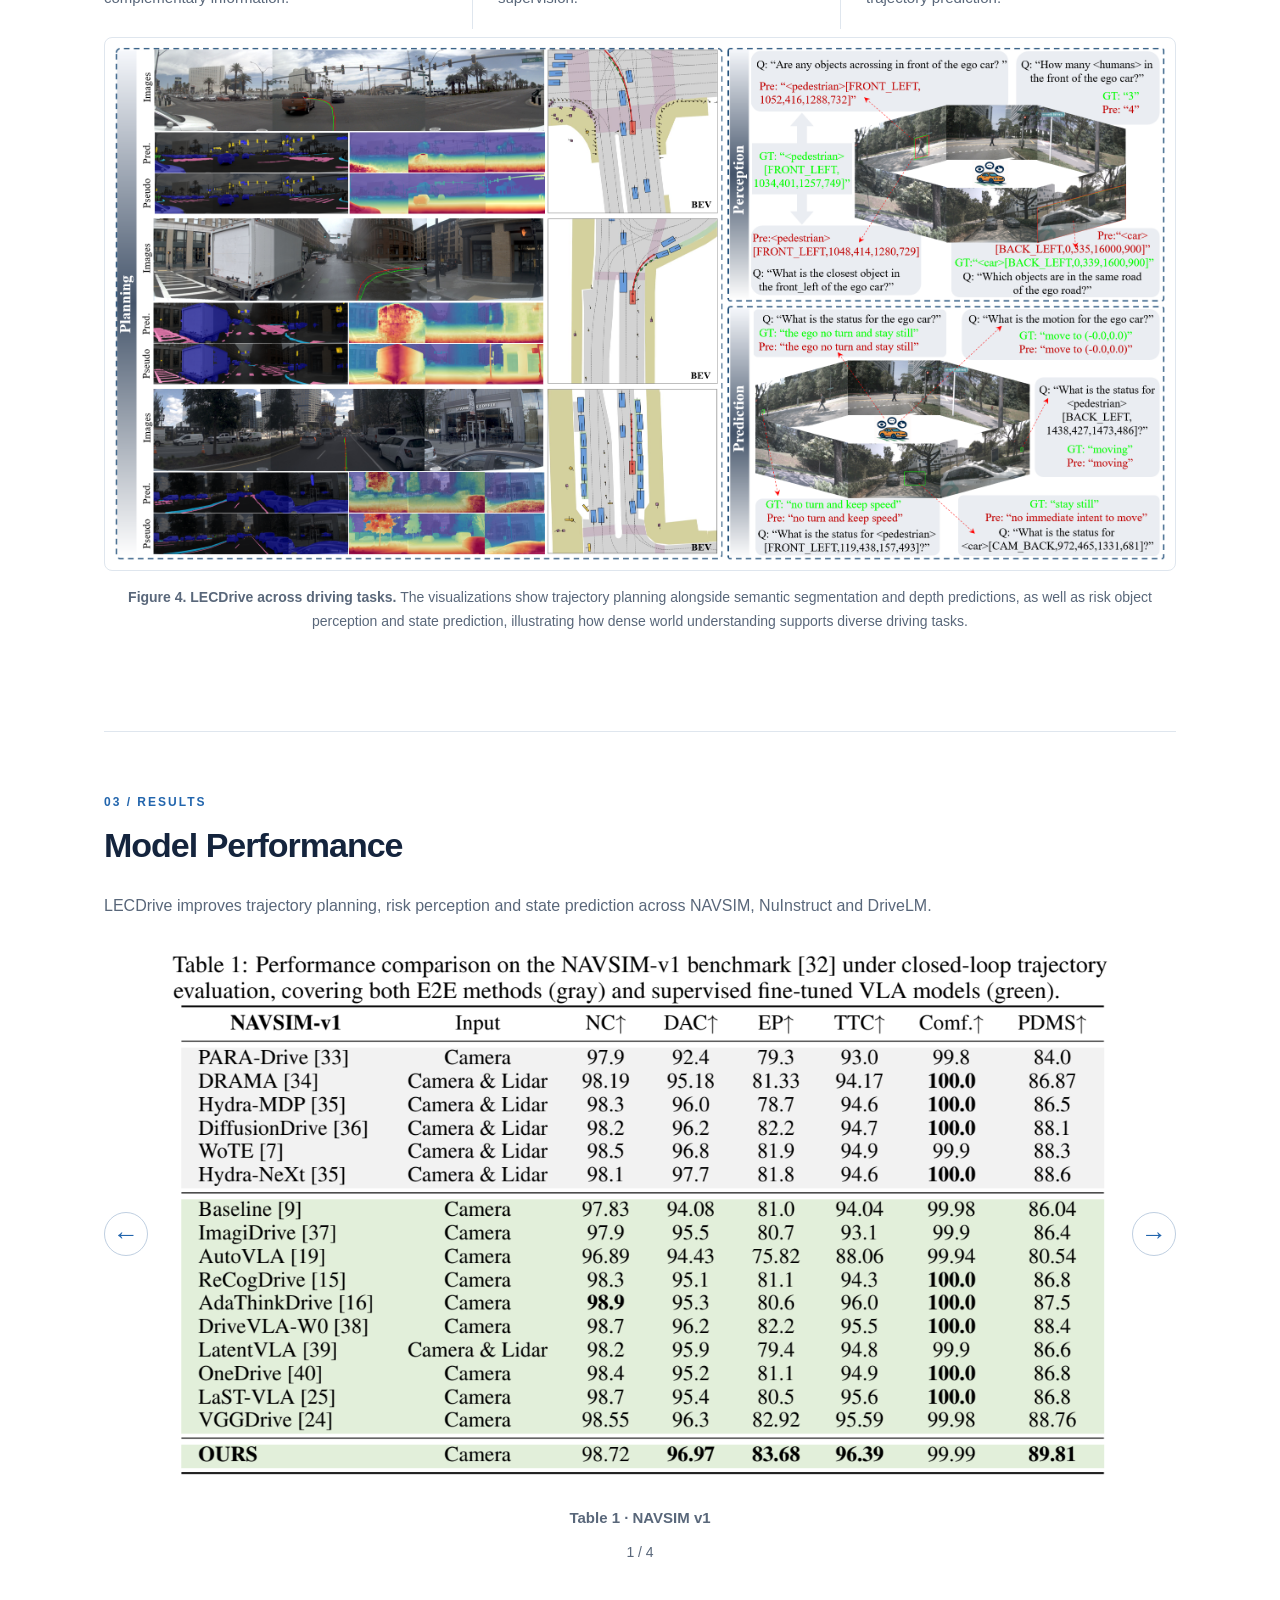
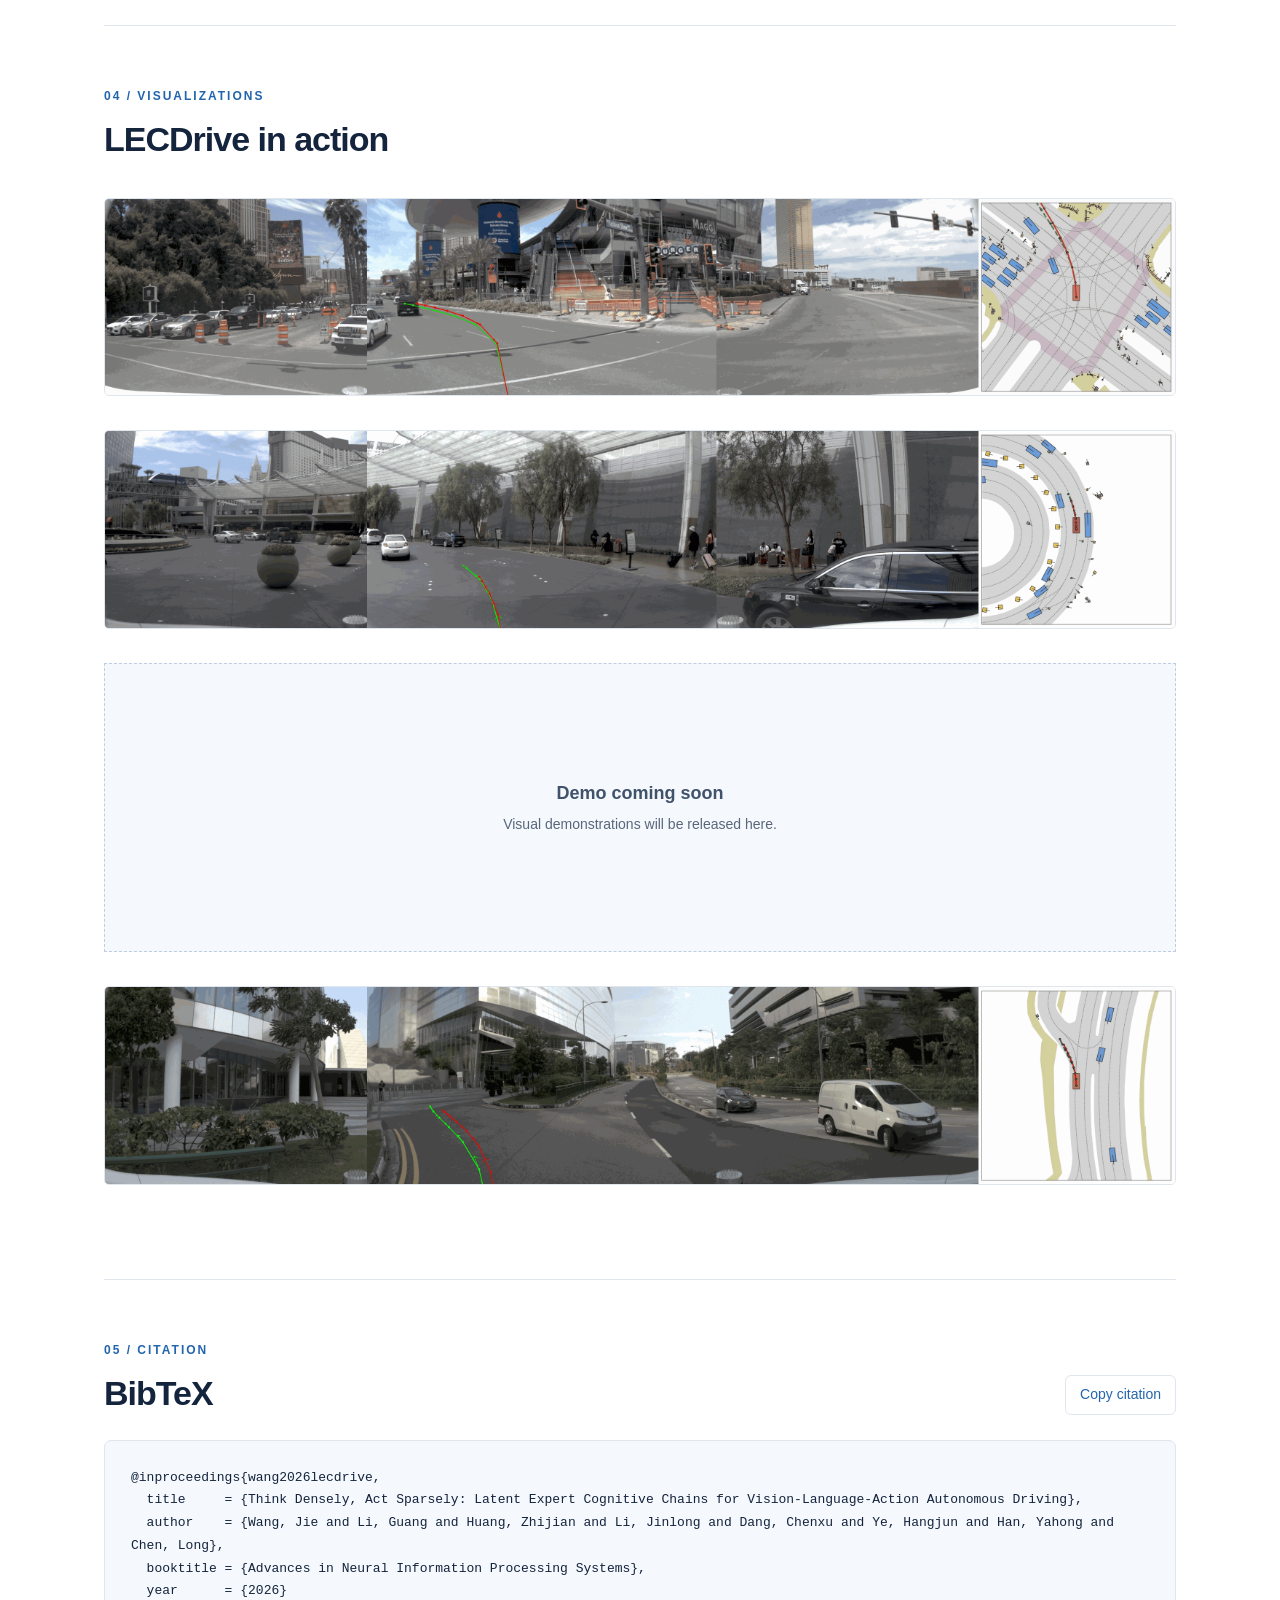
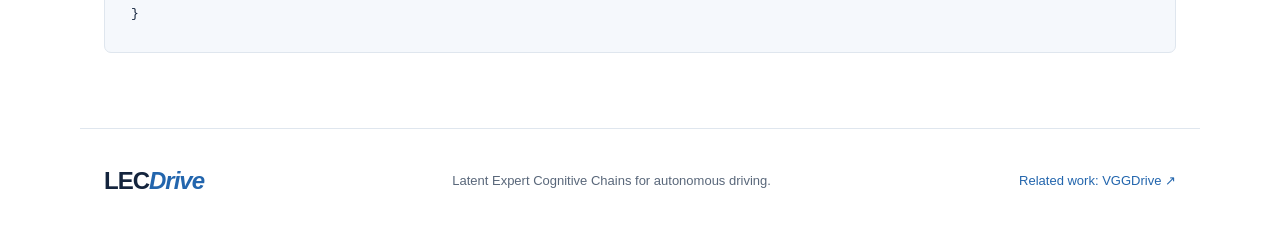
==== commit f2337332: "Update index.html" ====
--- a/LECDrive/index.html
+++ b/LECDrive/index.html
@@ -31,14 +31,14 @@
         <span class="author-break" aria-hidden="true"></span>
         <a href="https://scholar.google.com/citations?hl=zh-CN&amp;oi=sra&amp;user=IU1xOeEAAAAJ">Chenxu Dang<sup>3</sup></a>
         <a href="https://scholar.google.com/citations?hl=zh-CN&amp;oi=sra&amp;user=68tXhe8AAAAJ">Hangjun Ye<sup>3</sup></a>
-        <a href="https://cic.tju.edu.cn/faculty/hanyahong/">Yahong Han<sup>2,†</sup></a>
+        <a href="https://cic.tju.edu.cn/faculty/hanyahong/">Yahong Han<sup>1,†</sup></a>
         <a href="https://long.ooo/">Long Chen<sup>3</sup></a>
       </div>
-      <p class="affiliations"><span><sup>1</sup> School of Artificial Intelligence, Shanxi University</span><span><sup>2</sup> School of Artificial Intelligence, Tianjin University</span><span><sup>3</sup> Xiaomi EV</span></p>
+      <p class="affiliations"><span><sup>1</sup> School of Artificial Intelligence, Tianjin University</span><span><sup>2</sup> School of Artificial Intelligence, Shanxi University</span><span><sup>3</sup> Xiaomi EV</span></p>
       <p class="corresponding">† Corresponding author</p>
       <div class="institution-logos" aria-label="Author institutions">
-        <figure><img src="assets/山西大学.jpg" alt="Shanxi University logo"><figcaption><sup>1</sup> Shanxi University</figcaption></figure>
-        <figure><img src="assets/TJU.png" alt="Tianjin University logo"><figcaption><sup>2</sup> Tianjin University</figcaption></figure>
+        <figure><img src="assets/TJU.png" alt="Tianjin University logo"><figcaption><sup>1</sup> Tianjin University</figcaption></figure>
+        <figure><img src="assets/山西大学.jpg" alt="Shanxi University logo"><figcaption><sup>2</sup> Shanxi University</figcaption></figure>
         <figure><img class="xiaomi-logo" src="assets/xiaomi.png" alt="Xiaomi EV logo"><figcaption><sup>3</sup> Xiaomi EV</figcaption></figure>
       </div>
       <div class="resource-links" id="resource-links" aria-label="Paper resources"></div>
